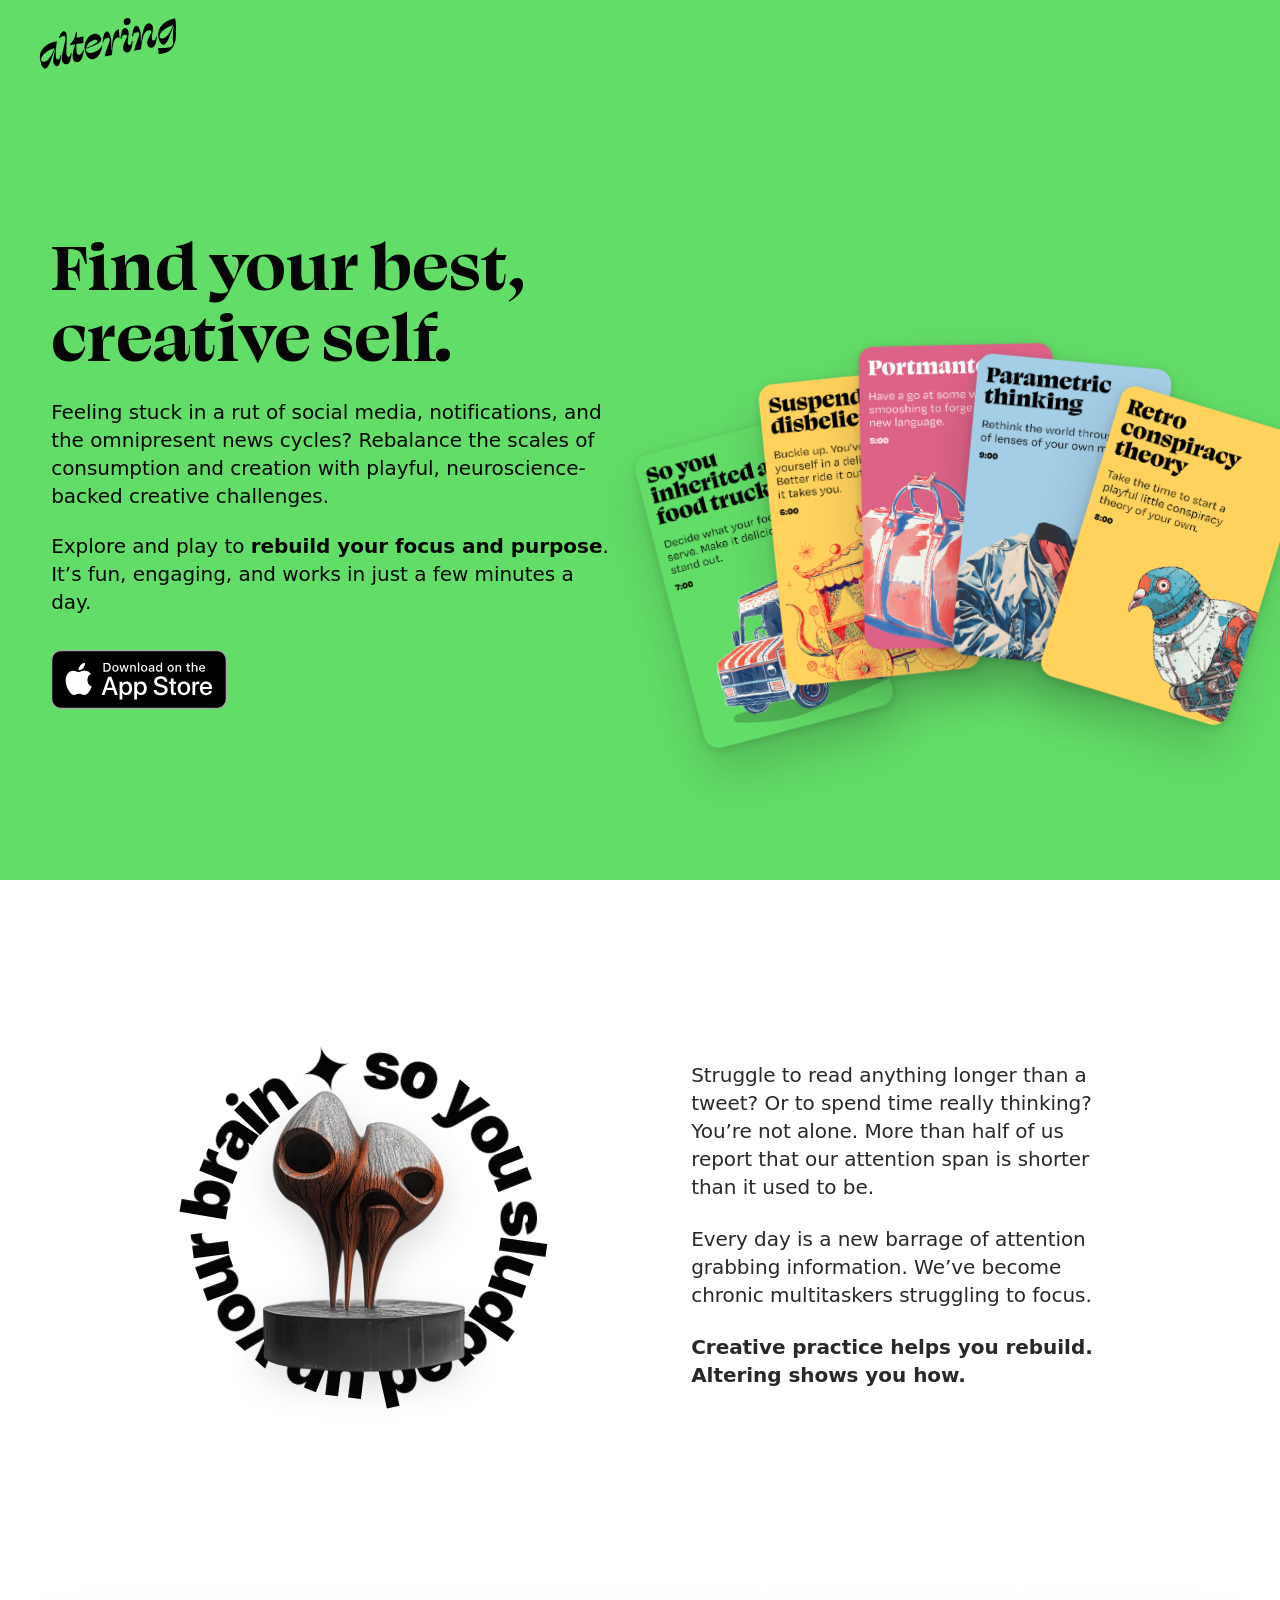
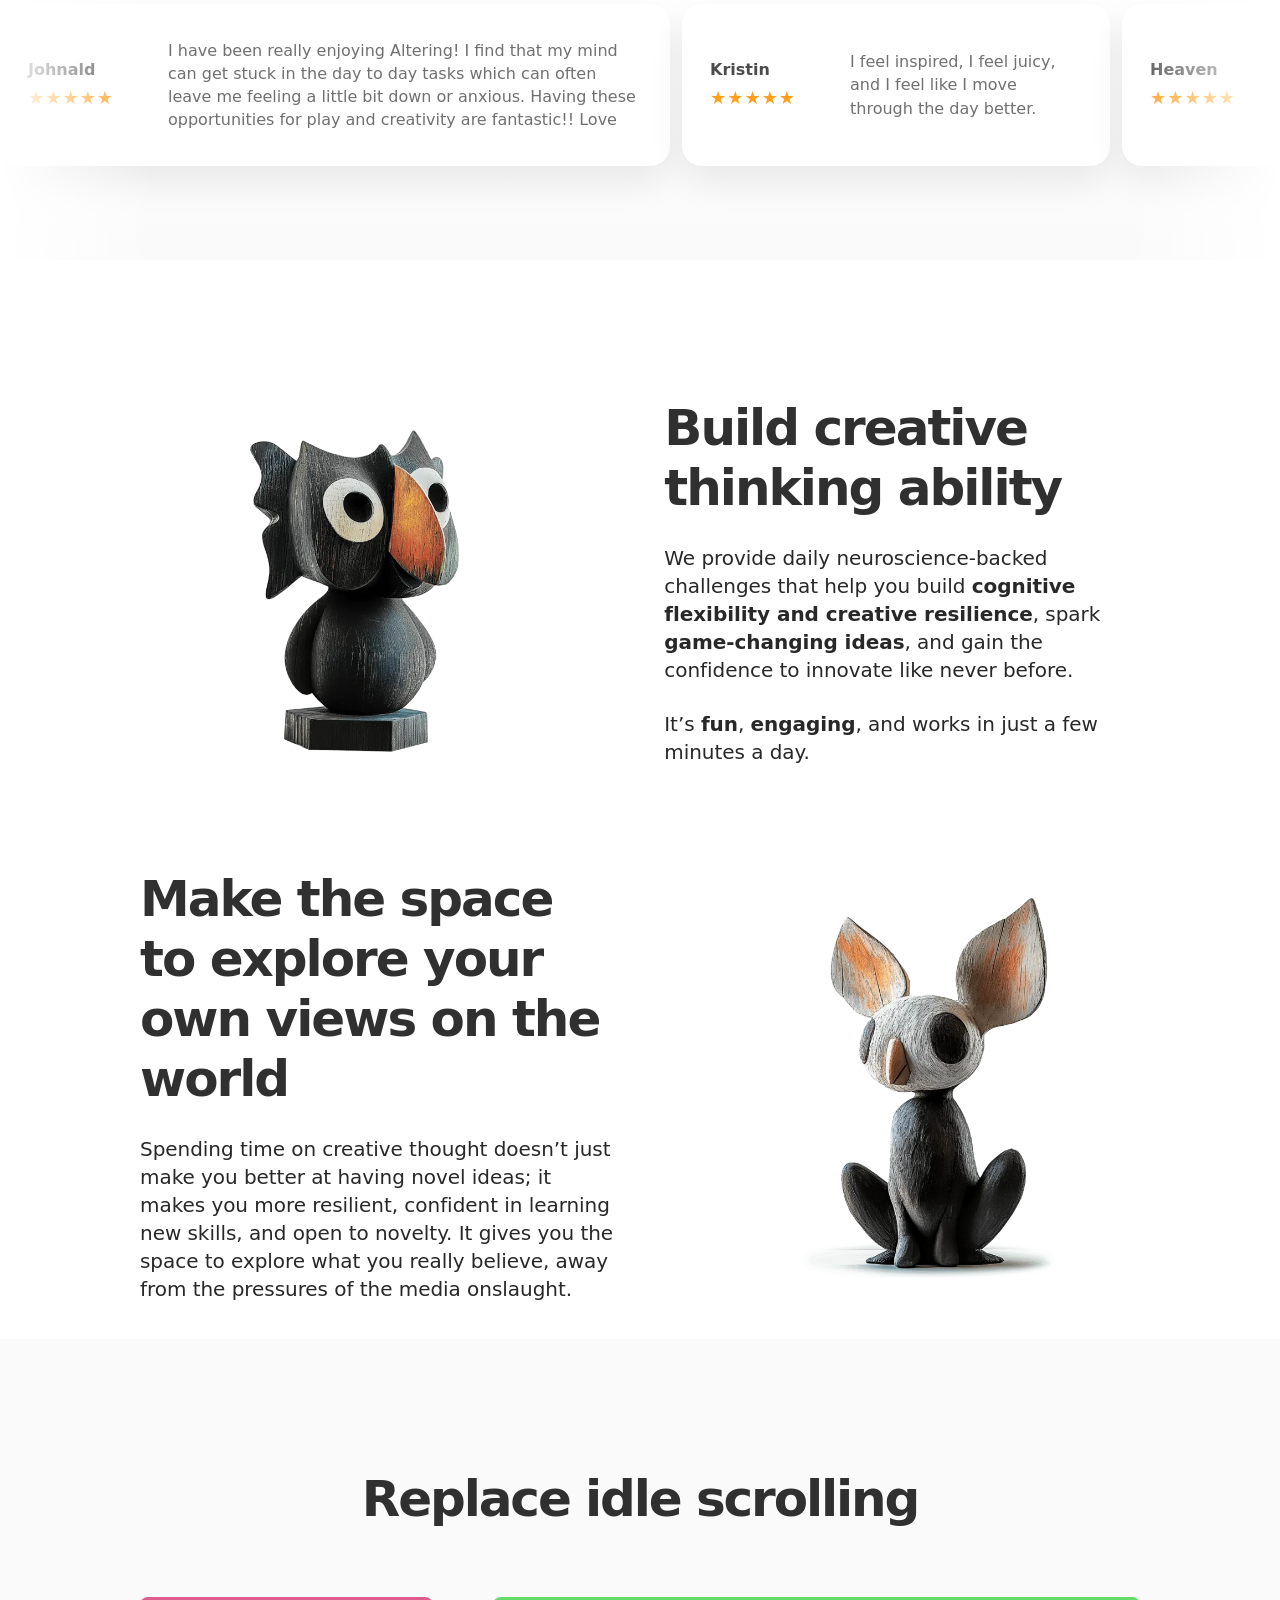
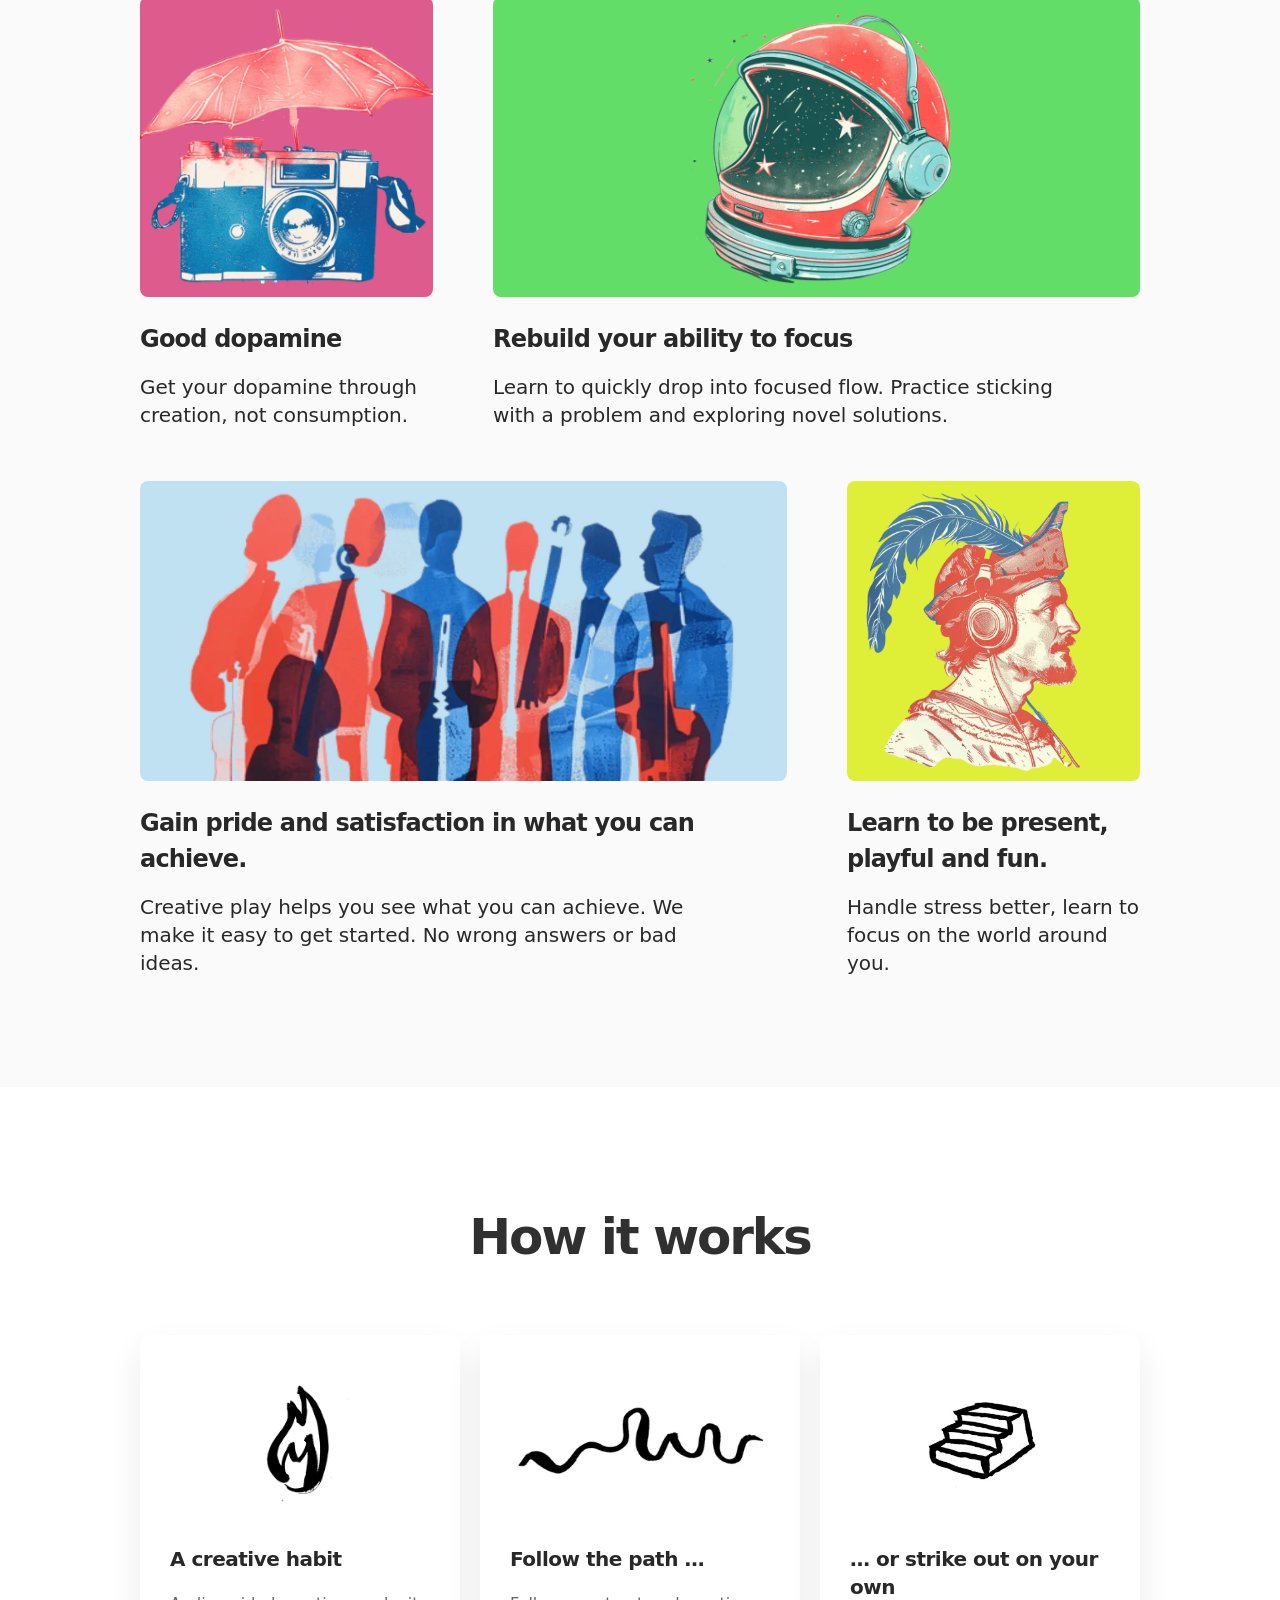
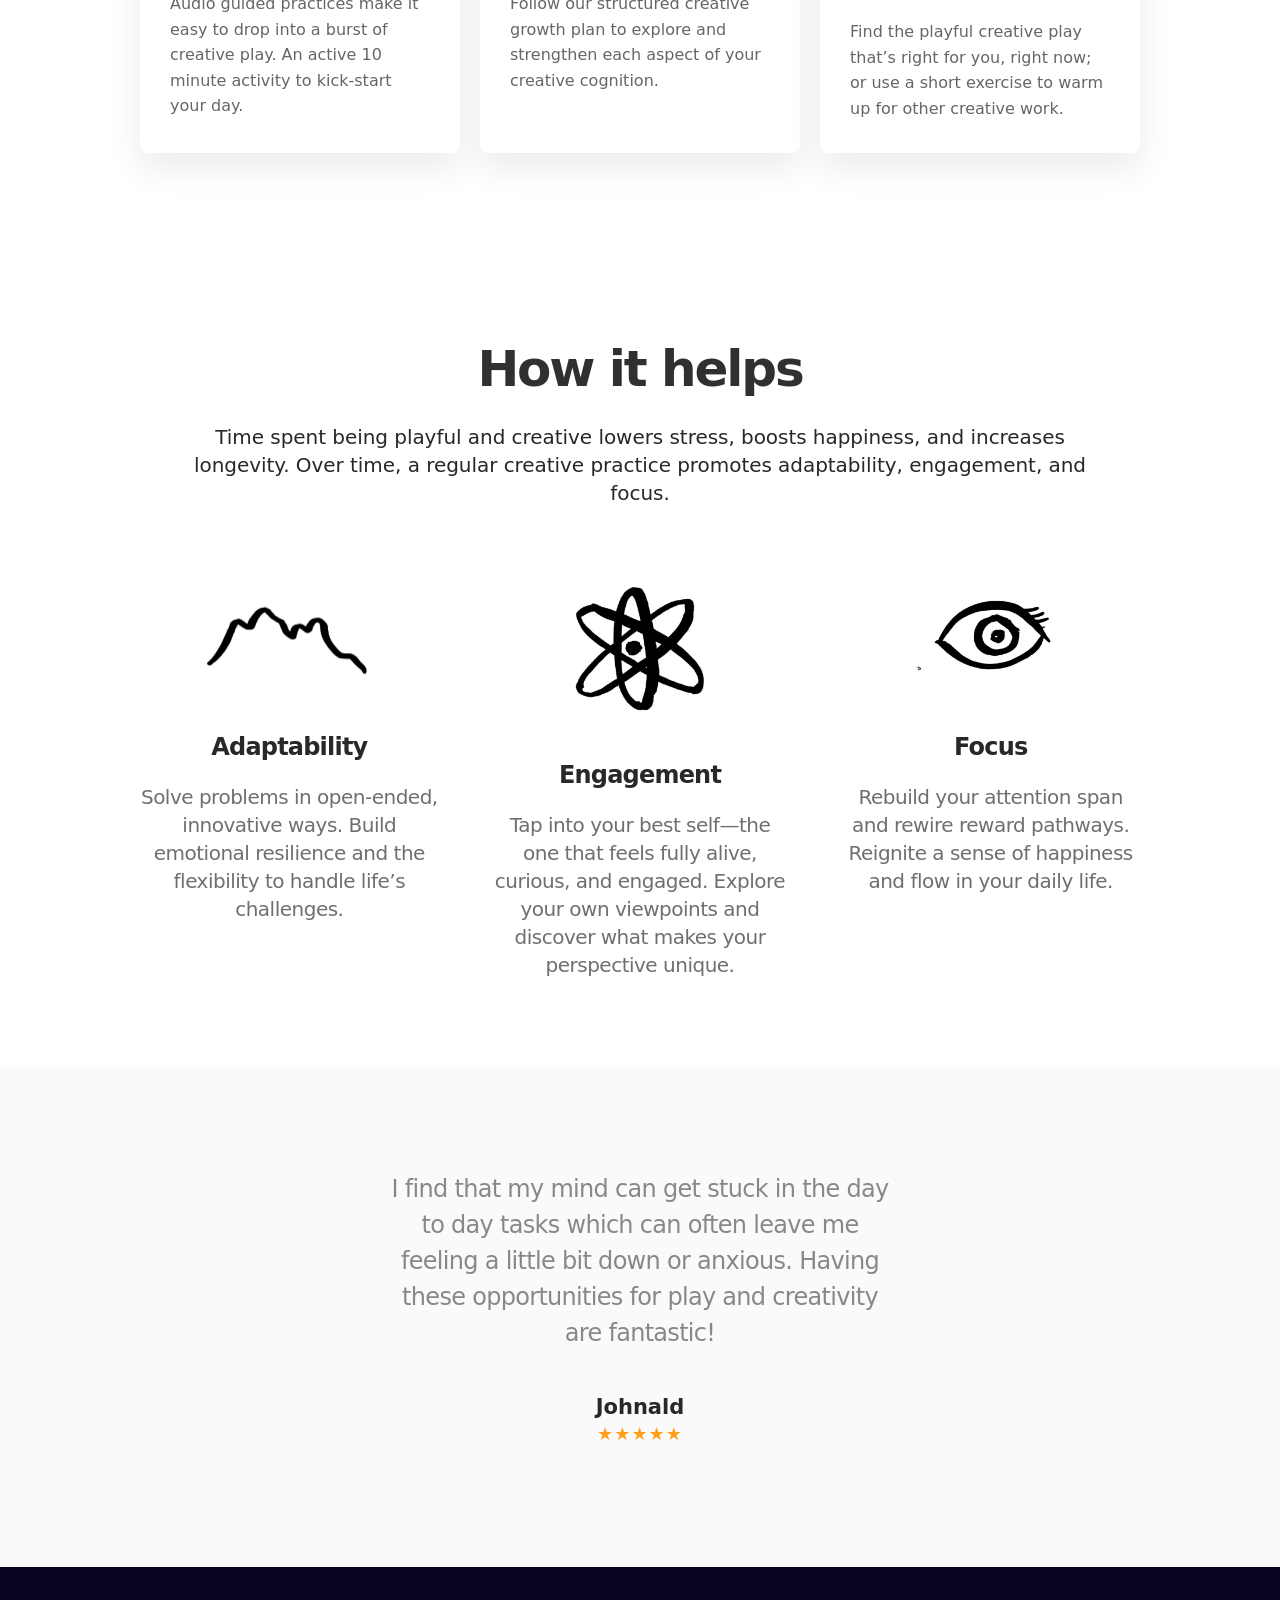
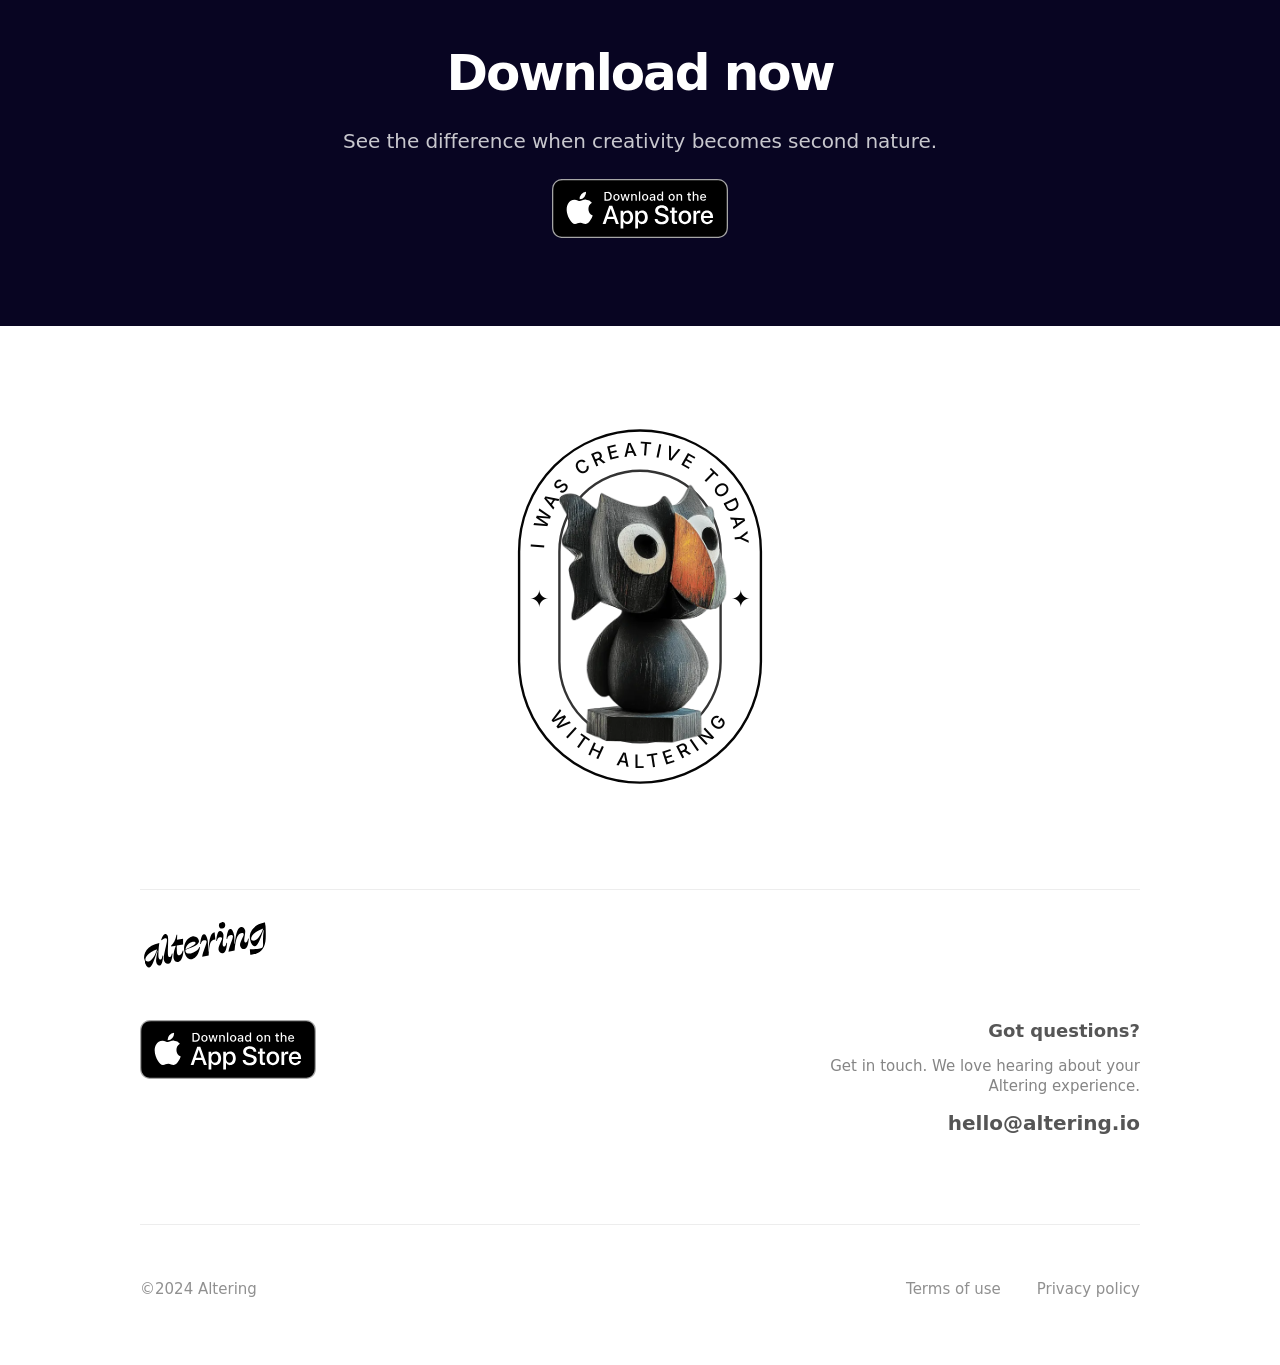
==== index.html @ cc14372c "Add Altering landing site" ====
<!doctype html>
<html lang="en">
  <head>
    <meta charset="utf-8">
    <meta name="viewport" content="width=device-width, initial-scale=1">
    <title>Altering</title>
    <meta name="description" content="Build a creative practice with playful, neuroscience-backed creative challenges. Rebuild focus, flexibility, and creative resilience in just a few minutes a day.">
    <link rel="canonical" href="https://altering.io/">
    <meta property="og:type" content="website">
    <meta property="og:title" content="Altering">
    <meta property="og:description" content="Build a creative practice with playful, neuroscience-backed creative challenges. Rebuild focus, flexibility, and creative resilience in just a few minutes a day.">
    <meta property="og:url" content="https://altering.io/">
    <meta name="twitter:card" content="summary_large_image">
    <link rel="icon" href="assets/images/favicon-light.png" media="(prefers-color-scheme: light)">
    <link rel="icon" href="assets/images/favicon-dark.png" media="(prefers-color-scheme: dark)">
    <link rel="apple-touch-icon" href="assets/images/apple-touch-icon.png">
    <link rel="preload" href="assets/fonts/swear-display-bold.woff" as="font" type="font/woff" crossorigin>
    <link rel="preload" href="assets/fonts/inter-ring-900.woff2" as="font" type="font/woff2" crossorigin>
    <link rel="preload" href="assets/fonts/inter-badge-500.woff2" as="font" type="font/woff2" crossorigin>
    <script>document.documentElement.classList.add("js");</script>
    <link rel="stylesheet" href="styles.css">
  </head>
  <body>
    <header class="site-header" aria-label="Site header">
      <a class="brand" href="/" aria-label="Altering home">
        <img src="assets/images/logo.svg" width="148" height="44" alt="Altering">
      </a>
    </header>

    <main>
      <section class="hero" aria-labelledby="hero-title">
        <div class="hero-copy">
          <h1 id="hero-title">Find your best, creative self.</h1>
          <p>Feeling stuck in a rut of social media, notifications, and the omnipresent news cycles? Rebalance the scales of consumption and creation with playful, neuroscience-backed creative challenges.</p>
          <p>Explore and play to <strong>rebuild your focus and purpose</strong>. It’s fun, engaging, and works in just a few minutes a day.</p>
          <a class="store-link" href="https://apps.apple.com/gb/app/altering-your-creative-ritual/id6480117935" target="_blank" rel="noopener" aria-label="Download Altering on the App Store">
            <img src="assets/images/app-store.svg" width="176" height="59" alt="Download on the App Store">
          </a>
        </div>

        <div class="hero-art" aria-hidden="true">
          <div class="fan-card">
            <img src="assets/images/altering-card-1.png" width="645" height="967" alt="">
          </div>
          <div class="fan-card">
            <img src="assets/images/altering-card-2.png" width="645" height="967" alt="">
          </div>
          <div class="fan-card">
            <img src="assets/images/altering-card-3.png" width="645" height="967" alt="">
          </div>
          <div class="fan-card">
            <img src="assets/images/altering-card-4.png" width="645" height="967" alt="">
          </div>
          <div class="fan-card">
            <img src="assets/images/altering-card-5.png" width="645" height="967" alt="">
          </div>
        </div>
      </section>

      <section class="brain-section" id="thinking" aria-labelledby="attention-title">
        <div class="split split-attention">
          <div class="sludge-stamp reveal" data-parallax aria-hidden="true">
            <div class="ring-copy" data-ring-text="so you sludged up your brain"></div>
            <img src="assets/images/sludge-brain.webp" width="460" height="620" alt="">
          </div>
          <div class="attention-copy reveal">
            <h2 id="attention-title" class="sr-only">Creative practice helps you rebuild</h2>
            <p>Struggle to read anything longer than a tweet? Or to spend time really thinking? You’re not alone. More than half of us report that our attention span is shorter than it used to be.</p>
            <p>Every day is a new barrage of attention grabbing information. We’ve become chronic multitaskers struggling to focus.</p>
            <p><strong>Creative practice helps you rebuild.<br>Altering shows you how.</strong></p>
          </div>
        </div>

        <div class="testimonial-marquee" aria-label="User testimonials">
          <div class="marquee-track">
            <figure class="testimonial-card">
              <figcaption>Johnald <span>★★★★★</span></figcaption>
              <blockquote>I have been really enjoying Altering! I find that my mind can get stuck in the day to day tasks which can often leave me feeling a little bit down or anxious. Having these opportunities for play and creativity are fantastic!! Love the app!</blockquote>
            </figure>
            <figure class="testimonial-card">
              <figcaption>Kristin <span>★★★★★</span></figcaption>
              <blockquote>I feel inspired, I feel juicy, and I feel like I move through the day better.</blockquote>
            </figure>
            <figure class="testimonial-card">
              <figcaption>Heaven <span>★★★★★</span></figcaption>
              <blockquote>I always felt better, like I accomplished something. It felt like self-care, like when you’re hungry and you feed yourself. It was satisfying.</blockquote>
            </figure>
            <figure class="testimonial-card">
              <figcaption>Karly <span>★★★★★</span></figcaption>
              <blockquote>That 10-minute activity helped me get out of a negative thought spiral. It was amazing how something so small could have such a big impact.</blockquote>
            </figure>
          </div>
        </div>
      </section>

      <section class="creative-section" aria-labelledby="creative-title">
        <div class="split image-left">
          <div class="creature-wrap reveal" data-parallax>
            <img src="assets/images/owl.webp" width="520" height="690" alt="A small black owl-like creative character sculpture">
          </div>
          <div class="text-block reveal">
            <h2 id="creative-title">Build creative thinking ability</h2>
            <p>We provide daily neuroscience-backed challenges that help you build <strong>cognitive flexibility and creative resilience</strong>, spark <strong>game-changing ideas</strong>, and gain the confidence to innovate like never before.</p>
            <p>It’s <strong>fun</strong>, <strong>engaging</strong>, and works in just a few minutes a day.</p>
          </div>
        </div>

        <div class="split image-right">
          <div class="text-block reveal">
            <h2>Make the space to explore your own views on the world</h2>
            <p>Spending time on creative thought doesn’t just make you better at having novel ideas; it makes you more resilient, confident in learning new skills, and open to novelty. It gives you the space to explore what you really believe, away from the pressures of the media onslaught.</p>
          </div>
          <div class="creature-wrap reveal" data-parallax>
            <img src="assets/images/bunny.webp" width="520" height="690" alt="A soft grey creative character with wide ears">
          </div>
        </div>
      </section>

      <section class="replace-section" aria-labelledby="replace-title">
        <div class="section-heading reveal">
          <h2 id="replace-title">Replace idle scrolling</h2>
        </div>
        <div class="replace-grid">
          <article class="benefit small reveal">
            <div class="benefit-image pink">
              <img src="assets/images/camera.webp" width="620" height="604" alt="">
            </div>
            <h3>Good dopamine</h3>
            <p>Get your dopamine through creation, not consumption.</p>
          </article>
          <article class="benefit wide reveal">
            <div class="benefit-image green">
              <img src="assets/images/helmet.webp" width="620" height="639" alt="">
            </div>
            <h3>Rebuild your ability to focus</h3>
            <p>Learn to quickly drop into focused flow. Practice sticking with a problem and exploring novel solutions.</p>
          </article>
          <article class="benefit wide reveal">
            <div class="benefit-image blue">
              <img src="assets/images/people.webp" width="980" height="810" alt="">
            </div>
            <h3>Gain pride and satisfaction in what you can achieve.</h3>
            <p>Creative play helps you see what you can achieve. We make it easy to get started. No wrong answers or bad ideas.</p>
          </article>
          <article class="benefit small reveal">
            <div class="benefit-image lime">
              <img src="assets/images/headphones.webp" width="440" height="446" alt="">
            </div>
            <h3>Learn to be present, playful and fun.</h3>
            <p>Handle stress better, learn to focus on the world around you.</p>
          </article>
        </div>
      </section>

      <section class="how-section" aria-labelledby="how-title">
        <div class="section-heading reveal">
          <h2 id="how-title">How it works</h2>
        </div>
        <div class="how-grid">
          <article class="how-card reveal">
            <img src="assets/images/icon-flame.webp" width="260" height="319" alt="">
            <h3>A creative habit</h3>
            <p>Audio guided practices make it easy to drop into a burst of creative play. An active 10 minute activity to kick-start your day.</p>
          </article>
          <article class="how-card reveal">
            <img src="assets/images/icon-squiggle.webp" width="360" height="117" alt="">
            <h3>Follow the path …</h3>
            <p>Follow our structured creative growth plan to explore and strengthen each aspect of your creative cognition.</p>
          </article>
          <article class="how-card reveal">
            <img src="assets/images/icon-steps.webp" width="300" height="230" alt="">
            <h3>… or strike out on your own</h3>
            <p>Find the playful creative play that’s right for you, right now; or use a short exercise to warm up for other creative work.</p>
          </article>
        </div>
      </section>

      <section class="helps-section" aria-labelledby="helps-title">
        <div class="section-heading reveal">
          <h2 id="helps-title">How it helps</h2>
          <p>Time spent being playful and creative lowers stress, boosts happiness, and increases longevity. Over time, a regular creative practice promotes adaptability, engagement, and focus.</p>
        </div>
        <div class="helps-grid">
          <article class="help-item reveal">
            <img src="assets/images/icon-path.webp" width="360" height="210" alt="">
            <h3>Adaptability</h3>
            <p>Solve problems in open-ended, innovative ways. Build emotional resilience and the flexibility to handle life’s challenges.</p>
          </article>
          <article class="help-item reveal">
            <img src="assets/images/icon-atom.webp" width="280" height="254" alt="">
            <h3>Engagement</h3>
            <p>Tap into your best self—the one that feels fully alive, curious, and engaged. Explore your own viewpoints and discover what makes your perspective unique.</p>
          </article>
          <article class="help-item reveal">
            <img src="assets/images/icon-eye.webp" width="280" height="219" alt="">
            <h3>Focus</h3>
            <p>Rebuild your attention span and rewire reward pathways. Reignite a sense of happiness and flow in your daily life.</p>
          </article>
        </div>
      </section>

      <section class="quote-section" aria-label="Johnald testimonial">
        <figure class="quote reveal">
          <blockquote>I find that my mind can get stuck in the day to day tasks which can often leave me feeling a little bit down or anxious. Having these opportunities for play and creativity are fantastic!</blockquote>
          <figcaption>Johnald <span>★★★★★</span></figcaption>
        </figure>
      </section>

      <section class="download-section" id="pricing" aria-labelledby="download-title">
        <div class="download-copy reveal">
          <h2 id="download-title">Download now</h2>
          <p>See the difference when creativity becomes second nature.</p>
          <a class="store-link" href="https://apps.apple.com/gb/app/altering-your-creative-ritual/id6480117935" target="_blank" rel="noopener" aria-label="Download Altering on the App Store">
            <img src="assets/images/app-store.svg" width="176" height="59" alt="Download on the App Store">
          </a>
        </div>
      </section>
    </main>

    <footer class="site-footer" id="contact">
      <div class="creative-badge reveal" aria-hidden="true">
        <svg class="creative-badge__frame" viewBox="0 0 660 760" role="presentation">
          <defs>
            <path id="creative-badge-top-copy" d="M 140 278 A 190 190 0 0 1 520 278"></path>
            <path id="creative-badge-bottom-copy" d="M 140 486 A 190 190 0 0 0 520 486"></path>
          </defs>
          <rect class="creative-badge__outer" x="102" y="50" width="456" height="664" rx="228" ry="228"></rect>
          <rect class="creative-badge__inner" x="178" y="126" width="304" height="512" rx="152" ry="152"></rect>
          <text class="creative-badge__copy creative-badge__copy--top">
            <textPath href="#creative-badge-top-copy" startOffset="50%" text-anchor="middle">I WAS CREATIVE TODAY</textPath>
          </text>
          <text class="creative-badge__copy creative-badge__copy--bottom">
            <textPath href="#creative-badge-bottom-copy" startOffset="50%" text-anchor="middle">WITH ALTERING</textPath>
          </text>
          <text class="creative-badge__star" x="140" y="382" text-anchor="middle">✦</text>
          <text class="creative-badge__star" x="520" y="382" text-anchor="middle">✦</text>
        </svg>
        <img class="creative-badge__art" src="assets/images/owl.webp" width="520" height="690" alt="">
      </div>

      <div class="footer-main">
        <a class="footer-logo" href="/" aria-label="Altering home">
          <img src="assets/images/logo.svg" width="148" height="44" alt="Altering">
        </a>
        <a class="footer-store" href="https://apps.apple.com/gb/app/altering-your-creative-ritual/id6480117935" target="_blank" rel="noopener" aria-label="Download Altering on the App Store">
          <img src="assets/images/app-store.svg" width="176" height="59" alt="Download on the App Store">
        </a>
        <div class="footer-contact">
          <h2>Got questions?</h2>
          <p>Get in touch. We love hearing about your Altering experience.</p>
          <a href="mailto:hello@altering.io">hello@altering.io</a>
        </div>
      </div>

      <div class="footer-bottom">
        <p>©2024 Altering</p>
        <div>
          <a href="/terms-and-conditions" target="_blank" rel="noopener">Terms of use</a>
          <a href="/privacy-policy" target="_blank" rel="noopener">Privacy policy</a>
        </div>
      </div>
    </footer>

    <script src="script.js"></script>
  </body>
</html>
---- styles.css ----
@font-face {
  font-family: "Swear Display Bold";
  src: url("assets/fonts/swear-display-bold.woff") format("woff");
  font-display: swap;
}

@font-face {
  font-family: "Inter Ring";
  src: url("assets/fonts/inter-ring-900.woff2") format("woff2");
  font-style: normal;
  font-weight: 900;
  font-display: swap;
}

@font-face {
  font-family: "Inter Badge";
  src: url("assets/fonts/inter-badge-500.woff2") format("woff2");
  font-style: normal;
  font-weight: 500;
  font-display: swap;
}

:root {
  --green: #62dd67;
  --navy: #080522;
  --ink: #282828;
  --muted: #6f6f6f;
  --soft: #f8f8f8;
  --line: #ededed;
  --shadow: 0 16px 34px rgb(0 0 0 / 0.08);
  --wrap: 1000px;
}

* {
  box-sizing: border-box;
}

html {
  scroll-behavior: smooth;
}

body {
  margin: 0;
  background: #fff;
  color: var(--ink);
  font-family: Inter, ui-sans-serif, system-ui, -apple-system, BlinkMacSystemFont, "Segoe UI", sans-serif;
  font-size: 16px;
  line-height: 1.38;
  text-rendering: optimizeLegibility;
  -webkit-font-smoothing: antialiased;
}

img,
svg {
  display: block;
  max-width: 100%;
}

a {
  color: inherit;
  text-decoration: none;
}

p,
h1,
h2,
h3,
figure,
blockquote {
  margin: 0;
}

strong {
  font-weight: 800;
}

.sr-only {
  position: absolute;
  width: 1px;
  height: 1px;
  padding: 0;
  margin: -1px;
  overflow: hidden;
  clip: rect(0, 0, 0, 0);
  white-space: nowrap;
  border: 0;
}

.site-header {
  position: absolute;
  top: 22px;
  left: clamp(18px, 3.2vw, 38px);
  z-index: 10;
}

.brand,
.footer-logo {
  display: inline-block;
  transform: rotate(-11deg);
}

.brand img {
  width: clamp(100px, 11vw, 148px);
  height: auto;
}

.store-link {
  display: inline-flex;
  width: 176px;
  transition: transform 180ms ease, filter 180ms ease;
}

.store-link:hover {
  transform: translateY(-2px);
  filter: drop-shadow(0 10px 14px rgb(0 0 0 / 0.16));
}

.hero {
  min-height: 880px;
  padding: 160px clamp(24px, 4vw, 60px) 96px;
  display: grid;
  grid-template-columns: minmax(320px, 560px) minmax(420px, 1fr);
  align-items: center;
  gap: clamp(40px, 7vw, 110px);
  background: var(--green);
  overflow: hidden;
}

.hero-copy {
  max-width: 590px;
  position: relative;
  z-index: 2;
}

.hero h1 {
  max-width: 560px;
  font-family: "Swear Display Bold", Georgia, serif;
  font-size: clamp(50px, 5.6vw, 80px);
  line-height: 1;
  letter-spacing: 0;
  font-weight: 400;
  color: #050505;
}

.hero p {
  max-width: 600px;
  margin-top: 26px;
  font-size: 20px;
  line-height: 28px;
  letter-spacing: -0.05px;
  color: #050505;
}

.hero p + p {
  margin-top: 22px;
}

.hero .store-link {
  margin-top: 34px;
}

.hero-art {
  --fan-card-width: clamp(176px, 17vw, 240px);
  --fan-step: clamp(82px, 7vw, 108px);
  position: relative;
  height: clamp(440px, 47vw, 600px);
  min-width: 400px;
  pointer-events: none;
}

.fan-card {
  position: absolute;
  bottom: 10%;
  width: var(--fan-card-width);
  aspect-ratio: 645 / 967;
  transform: translate(var(--fan-x, 0px), var(--fan-y, 0px)) rotate(var(--fan-rot, 0deg));
  transform-origin: 50% 88%;
  will-change: transform;
}

.fan-card img {
  width: 100%;
  height: 100%;
  object-fit: cover;
  filter: drop-shadow(0 26px 24px rgb(0 0 0 / 0.16));
}

.fan-card:nth-child(1) {
  left: calc(50% - (var(--fan-card-width) / 2) - (var(--fan-step) * 2));
  bottom: 8%;
  --fan-rot: -18deg;
  z-index: 1;
}

.fan-card:nth-child(2) {
  left: calc(50% - (var(--fan-card-width) / 2) - var(--fan-step));
  bottom: 15%;
  --fan-rot: -9deg;
  z-index: 2;
}

.fan-card:nth-child(3) {
  left: calc(50% - (var(--fan-card-width) / 2));
  bottom: 18%;
  --fan-rot: 0deg;
  z-index: 3;
}

.fan-card:nth-child(4) {
  left: calc(50% - (var(--fan-card-width) / 2) + var(--fan-step));
  bottom: 15%;
  --fan-rot: 9deg;
  z-index: 4;
}

.fan-card:nth-child(5) {
  left: calc(50% - (var(--fan-card-width) / 2) + (var(--fan-step) * 2));
  bottom: 8%;
  --fan-rot: 18deg;
  z-index: 5;
}

.brain-section,
.creative-section,
.how-section,
.helps-section,
.quote-section,
.site-footer {
  background: #fff;
}

.brain-section {
  padding: 110px 0 0;
  overflow: hidden;
}

.split {
  width: min(var(--wrap), calc(100% - 48px));
  margin: 0 auto;
  display: grid;
  grid-template-columns: 1fr 1fr;
  align-items: center;
  gap: clamp(50px, 8vw, 120px);
}

.split-attention {
  min-height: 470px;
}

.sludge-stamp {
  --scroll-p: 0;
  --stamp-image-height: 68%;
  --stamp-image-top: 18%;
  position: relative;
  width: min(430px, 100%);
  aspect-ratio: 1;
  justify-self: center;
  transform: translateY(calc(var(--scroll-p) * -20px));
}

.sludge-stamp img {
  position: absolute;
  width: auto;
  height: var(--stamp-image-height);
  left: 50%;
  top: var(--stamp-image-top);
  transform: translateX(-50%);
  filter: drop-shadow(0 14px 18px rgb(0 0 0 / 0.14));
}

.ring-copy {
  position: absolute;
  inset: 0;
  animation: spin 32s linear infinite;
  pointer-events: none;
}

.ring-copy__char {
  position: absolute;
  top: 50%;
  left: 50%;
  display: block;
  width: max-content;
  color: #050505;
  font-family: "Inter Ring", Inter, ui-sans-serif, system-ui, -apple-system, BlinkMacSystemFont, "Segoe UI", sans-serif;
  font-size: var(--ring-font-size, 72px);
  font-weight: 900;
  line-height: 1;
  letter-spacing: 0;
  white-space: pre;
  text-transform: lowercase;
  transform-origin: center center;
  will-change: transform;
}

.attention-copy {
  max-width: 430px;
  font-size: 20px;
  line-height: 28px;
  letter-spacing: -0.05px;
}

.attention-copy p + p {
  margin-top: 24px;
}

.testimonial-marquee {
  margin-top: 92px;
  padding: 52px 0 94px;
  overflow: hidden;
  background: linear-gradient(180deg, #fff 0%, #fafafa 100%);
  -webkit-mask-image: linear-gradient(90deg, transparent, #000 12%, #000 88%, transparent);
  mask-image: linear-gradient(90deg, transparent, #000 12%, #000 88%, transparent);
}

.marquee-track {
  display: flex;
  gap: 12px;
  width: max-content;
  animation: marquee 32s linear infinite;
}

.testimonial-card {
  --testimonial-width: 500px;
  width: var(--testimonial-width);
  max-width: 670px;
  height: 162px;
  padding: 26px 28px;
  display: grid;
  grid-template-columns: 118px minmax(0, 1fr);
  gap: 22px;
  align-items: center;
  background: #fff;
  border-radius: 20px;
  box-shadow: var(--shadow);
  flex: 0 0 auto;
}

.testimonial-card figcaption {
  display: grid;
  gap: 8px;
  align-content: center;
  font-size: 16px;
  line-height: 1.15;
  font-weight: 800;
  color: #4c4c4c;
}

.testimonial-card span,
.quote span {
  display: block;
  color: #ff9f1a;
  font-size: 18px;
  letter-spacing: 0.06em;
  margin-top: 0;
}

.testimonial-card blockquote {
  color: #707070;
  font-size: 16px;
  line-height: 1.45;
  max-height: calc(1.45em * 4);
  overflow: hidden;
}

.creative-section {
  padding: 130px 0 36px;
}

.creative-section .image-left {
  grid-template-columns: minmax(0, 0.94fr) minmax(0, 1.06fr);
}

.creative-section .image-right {
  grid-template-columns: minmax(0, 1.06fr) minmax(0, 0.94fr);
}

.creative-section .split + .split {
  margin-top: 96px;
}

.creature-wrap {
  --scroll-p: 0;
  position: relative;
  justify-self: center;
  width: min(460px, 100%);
  height: clamp(292px, 31vw, 383px);
  display: grid;
  place-items: center;
  transform: translateY(calc(var(--scroll-p) * -34px));
}

.text-block {
  width: 100%;
  max-width: none;
}

.creature-wrap img {
  position: absolute;
  inset: 0;
  width: 100%;
  height: 100%;
  object-fit: contain;
}

.text-block h2 {
  font-size: 50px;
  line-height: 60px;
  letter-spacing: -2px;
  font-weight: 700;
  color: #303030;
}

.section-heading h2,
.download-section h2 {
  font-size: 50px;
  line-height: 60px;
  letter-spacing: -2.1px;
  font-weight: 700;
  color: #303030;
}

.text-block p {
  margin-top: 26px;
  font-size: 20px;
  line-height: 28px;
  letter-spacing: -0.05px;
}

.replace-section {
  padding: 130px 0 110px;
  background: #fafafa;
}

.section-heading {
  width: min(var(--wrap), calc(100% - 48px));
  margin: 0 auto 68px;
  text-align: center;
}

.section-heading p {
  max-width: 920px;
  margin: 24px auto 0;
  font-size: 20px;
  line-height: 28px;
  letter-spacing: -0.05px;
}

.replace-grid {
  width: min(var(--wrap), calc(100% - 48px));
  margin: 0 auto;
  --replace-small: 293px;
  --replace-gap: 60px;
  display: flex;
  flex-wrap: wrap;
  gap: 52px var(--replace-gap);
  align-items: start;
}

.benefit {
  min-width: 0;
}

.benefit.small {
  flex: 0 0 var(--replace-small);
  max-width: var(--replace-small);
}

.benefit.wide {
  flex: 0 0 calc(100% - var(--replace-small) - var(--replace-gap));
  max-width: calc(100% - var(--replace-small) - var(--replace-gap));
}

.benefit-image {
  position: relative;
  height: 300px;
  display: grid;
  place-items: center;
  overflow: hidden;
  border-radius: 8px;
}

.benefit.small .benefit-image {
  width: min(293px, 100%);
  margin: 0 auto;
}

.benefit-image img {
  position: absolute;
  inset: 0;
  width: 100%;
  height: 100%;
}

.benefit-image.pink {
  background: #de5b8e;
}

.benefit-image.green {
  background: var(--green);
}

.benefit-image.blue {
  background: #bfe1f2;
}

.benefit-image.lime {
  background: #dfee36;
}

.benefit-image.pink img,
.benefit-image.lime img {
  object-fit: contain;
  object-position: 100% 50%;
}

.benefit-image.green img {
  object-fit: contain;
  object-position: 50% 50%;
}

.benefit-image.blue img {
  width: 100%;
  height: 100%;
  object-fit: cover;
  object-position: 50% 0%;
}

@media (max-width: 1199.98px) {
  .replace-grid {
    display: grid;
    grid-template-columns: repeat(2, minmax(0, 1fr));
    gap: 52px 58px;
  }

  .benefit.small,
  .benefit.wide {
    max-width: none;
  }

  .benefit.small .benefit-image,
  .benefit.wide .benefit-image {
    width: 100%;
    margin: 0;
  }
}

.benefit h3 {
  margin-top: 24px;
  font-size: 24px;
  line-height: 36px;
  letter-spacing: -0.8px;
  font-weight: 700;
}

.benefit p {
  max-width: 600px;
  margin-top: 16px;
  font-size: 20px;
  line-height: 28px;
  letter-spacing: -0.05px;
}

.how-section {
  padding: 120px 0 90px;
}

.how-grid {
  width: min(var(--wrap), calc(100% - 48px));
  margin: 0 auto;
  display: grid;
  grid-template-columns: repeat(3, 1fr);
  gap: 20px;
}

.how-card {
  min-height: 360px;
  padding: 40px 30px 32px;
  display: flex;
  flex-direction: column;
  justify-content: flex-start;
  background: #fff;
  border-radius: 8px;
  box-shadow: var(--shadow);
}

.how-card img {
  width: 100%;
  height: 132px;
  object-fit: contain;
  margin: 0 auto 38px;
}

.how-card h3,
.help-item h3 {
  font-size: 24px;
  line-height: 36px;
  letter-spacing: -0.8px;
  font-weight: 700;
}

.how-card h3 {
  font-size: 20px;
  line-height: 28px;
  letter-spacing: -0.5px;
  font-weight: 600;
}

.how-card p {
  margin-top: 18px;
  color: #666;
  font-size: 16px;
  line-height: 25.6px;
  font-weight: 500;
}

.help-item p {
  margin-top: 18px;
  color: var(--muted);
  font-size: 20px;
  line-height: 28px;
  letter-spacing: -0.5px;
  font-weight: 500;
}

.helps-section {
  padding: 96px 0 88px;
}

.helps-grid {
  width: min(var(--wrap), calc(100% - 48px));
  margin: 40px auto 0;
  display: grid;
  grid-template-columns: repeat(3, 1fr);
  gap: 52px;
  text-align: center;
}

.help-item img {
  width: 180px;
  height: 122px;
  margin: 0 auto 32px;
  object-fit: contain;
}

.help-item:nth-child(2) img {
  height: 150px;
}

.quote-section {
  padding: 104px 0 120px;
  background: #fafafa;
}

.quote {
  width: min(500px, calc(100% - 48px));
  margin: 0 auto;
  text-align: center;
}

.quote blockquote {
  color: #888;
  font-size: 24px;
  line-height: 36px;
  letter-spacing: -0.7px;
  font-weight: 500;
}

.quote figcaption {
  margin-top: 42px;
  font-size: 21px;
  font-weight: 800;
}

.download-section {
  min-height: 310px;
  padding: 76px 24px 82px;
  display: grid;
  place-items: center;
  text-align: center;
  background: var(--navy);
  color: #fff;
}

.download-section h2 {
  color: #fff;
}

.download-section p {
  margin-top: 24px;
  font-size: 20px;
  line-height: 28px;
  letter-spacing: -0.05px;
  color: rgb(255 255 255 / 0.78);
}

.download-section .store-link {
  margin-top: 24px;
}

.site-footer {
  padding: 78px 0 66px;
}

.creative-badge {
  position: relative;
  width: min(350px, calc(100% - 32px));
  aspect-ratio: 660 / 760;
  margin: 0 auto 82px;
}

.creative-badge__frame {
  position: absolute;
  inset: 0;
  width: 100%;
  height: 100%;
}

.creative-badge__outer,
.creative-badge__inner {
  fill: none;
  stroke-linecap: round;
  stroke-linejoin: round;
}

.creative-badge__outer {
  stroke: #050505;
  stroke-width: 4.5;
}

.creative-badge__inner {
  stroke: #2b2b2b;
  stroke-width: 4.5;
  opacity: 0.96;
}

.creative-badge__copy,
.creative-badge__star {
  fill: #050505;
  font-family: "Inter Badge", Inter, ui-sans-serif, system-ui, -apple-system, BlinkMacSystemFont, "Segoe UI", sans-serif;
  font-weight: 500;
  text-transform: uppercase;
}

.creative-badge__copy {
  dominant-baseline: middle;
  alignment-baseline: middle;
  font-size: 35px;
  letter-spacing: 0.265em;
}

.creative-badge__star {
  font-size: 44px;
}

.creative-badge__art {
  position: absolute;
  left: 50%;
  top: 50%;
  width: 66%;
  height: auto;
  transform: translate(-50%, -50%);
}

.footer-main,
.footer-bottom {
  width: min(var(--wrap), calc(100% - 48px));
  margin: 0 auto;
}

.footer-main {
  padding-top: 48px;
  border-top: 1px solid var(--line);
  display: grid;
  grid-template-columns: auto minmax(160px, 1fr) minmax(280px, 360px);
  grid-template-areas:
    "logo . ."
    "store . contact";
  gap: 44px 56px;
  align-items: start;
}

.footer-logo {
  grid-area: logo;
  transform-origin: left top;
}

.footer-logo img {
  width: 126px;
  height: auto;
}

.footer-store img {
  width: 176px;
  height: auto;
}

.footer-store {
  grid-area: store;
}

.footer-links,
.footer-contact {
  display: grid;
  gap: 14px;
}

.footer-contact {
  grid-area: contact;
  justify-self: end;
  text-align: right;
}

.footer-links h2,
.footer-contact h2 {
  font-size: 18px;
  line-height: 1.2;
  color: #565656;
}

.footer-links a,
.footer-contact p {
  color: #858585;
  font-size: 15px;
  line-height: 1.35;
}

.footer-contact a {
  color: #555;
  font-size: 20px;
  font-weight: 800;
}

.footer-bottom {
  margin-top: 86px;
  padding-top: 54px;
  border-top: 1px solid var(--line);
  display: flex;
  justify-content: space-between;
  gap: 24px;
  color: #909090;
  font-size: 15px;
}

.footer-bottom div {
  display: flex;
  gap: 36px;
}

.js .reveal {
  opacity: 0;
  transform: translate3d(0, 54px, 0);
  transition: opacity 650ms ease, transform 750ms cubic-bezier(0.18, 0.8, 0.26, 1);
}

.js .reveal.in-view {
  opacity: 1;
  transform: translate3d(0, 0, 0);
}

@keyframes spin {
  to {
    transform: rotate(360deg);
  }
}

@keyframes marquee {
  to {
    transform: translateX(-50%);
  }
}

@media (max-width: 809.98px) {
  .creative-section .image-left,
  .creative-section .image-right {
    grid-template-columns: 1fr;
    gap: 44px;
  }

  .creative-section .text-block {
    max-width: none;
  }

  .creative-section .image-right .creature-wrap {
    order: -1;
  }
}

@media (max-width: 960px) {
  .hero {
    min-height: auto;
    grid-template-columns: 1fr;
    padding-top: 118px;
    gap: 20px;
  }

  .hero-art {
    --fan-card-width: clamp(184px, 22vw, 224px);
    --fan-step: clamp(74px, 8.6vw, 94px);
    min-width: 0;
    width: 100%;
    height: 392px;
    order: -1;
    margin-top: 18px;
  }

  .hero-copy {
    max-width: 660px;
  }

  .attention-copy {
    margin: 0 auto;
  }

  .split,
  .how-grid,
  .helps-grid {
    grid-template-columns: 1fr;
  }

  .image-right .creature-wrap {
    order: -1;
  }

  .creative-section .text-block {
    max-width: none;
  }

  .replace-grid {
    gap: 48px;
  }

  .benefit.small,
  .benefit.wide {
    flex-basis: 100%;
    max-width: 100%;
  }

  .how-card {
    min-height: auto;
  }

  .helps-grid {
    gap: 46px;
  }

  .footer-main {
    grid-template-columns: auto minmax(0, 1fr);
    grid-template-areas:
      "logo logo"
      "store contact";
    gap: 34px 44px;
  }

  .footer-logo {
    padding-bottom: 6px;
  }

  .footer-contact {
    align-self: start;
  }
}

@media (max-width: 809.98px) {
  .replace-grid {
    width: min(var(--wrap), calc(100% - 40px));
    grid-template-columns: 1fr;
    gap: 48px;
  }
}

@media (max-width: 620px) {
  body {
    font-size: 15px;
  }

  .site-header {
    top: 16px;
    left: 18px;
  }

  .hero {
    padding: 84px 20px 52px;
  }

  .hero h1 {
    font-size: 50px;
    line-height: 50px;
  }

  .hero p {
    font-size: 20px;
    line-height: 28px;
  }

  .hero-art {
    --fan-card-width: clamp(122px, 31vw, 146px);
    --fan-step: clamp(44px, 11vw, 58px);
    height: 258px;
  }

  .brain-section {
    padding-top: 76px;
  }

  .split {
    width: min(100% - 36px, var(--wrap));
    gap: 36px;
  }

  .split-attention {
    min-height: unset;
  }

  .sludge-stamp {
    --stamp-image-height: 70%;
    --stamp-image-top: 16%;
    width: min(330px, 100%);
  }

  .attention-copy,
  .text-block p,
  .benefit p,
  .section-heading p,
  .download-section p {
    font-size: 20px;
    line-height: 28px;
  }

  .testimonial-marquee {
    margin-top: 54px;
    padding: 42px 0 72px;
  }

  .marquee-track {
    animation-duration: 40s;
  }

  .creative-section,
  .replace-section,
  .how-section,
  .helps-section,
  .quote-section {
    padding-top: 82px;
    padding-bottom: 74px;
  }

  .creative-section .split + .split {
    margin-top: 70px;
  }

  .text-block h2,
  .section-heading h2,
  .download-section h2 {
    font-size: 40px;
    line-height: 48px;
    letter-spacing: -2px;
  }

  .replace-section .section-heading h2 {
    font-size: 50px;
    line-height: 60px;
    letter-spacing: -2.1px;
  }

  .section-heading {
    margin-bottom: 42px;
  }

  .benefit-image {
    height: 300px;
  }

  .quote blockquote {
    font-size: 24px;
    line-height: 36px;
  }

  .creature-wrap {
    width: min(350px, 100%);
  }

  .download-section {
    min-height: 290px;
  }

  .site-footer {
    padding-top: 58px;
  }

  .creative-badge {
    width: min(332px, calc(100% - 28px));
    margin-bottom: 58px;
  }

  .footer-main {
    grid-template-columns: 1fr;
    grid-template-areas:
      "logo"
      "store"
      "contact";
    gap: 28px;
    justify-items: start;
  }

  .footer-logo {
    padding-bottom: 0;
  }

  .footer-contact {
    justify-self: start;
    text-align: left;
  }

  .footer-bottom,
  .footer-bottom div {
    flex-direction: column;
    gap: 16px;
  }

  .footer-bottom,
  .footer-bottom div {
    align-items: center;
    text-align: center;
  }
}

@media (prefers-reduced-motion: reduce) {
  html {
    scroll-behavior: auto;
  }

  *,
  *::before,
  *::after {
    animation-duration: 1ms !important;
    animation-iteration-count: 1 !important;
    scroll-behavior: auto !important;
    transition-duration: 1ms !important;
  }

  .js .reveal {
    opacity: 1;
    transform: none;
  }
}
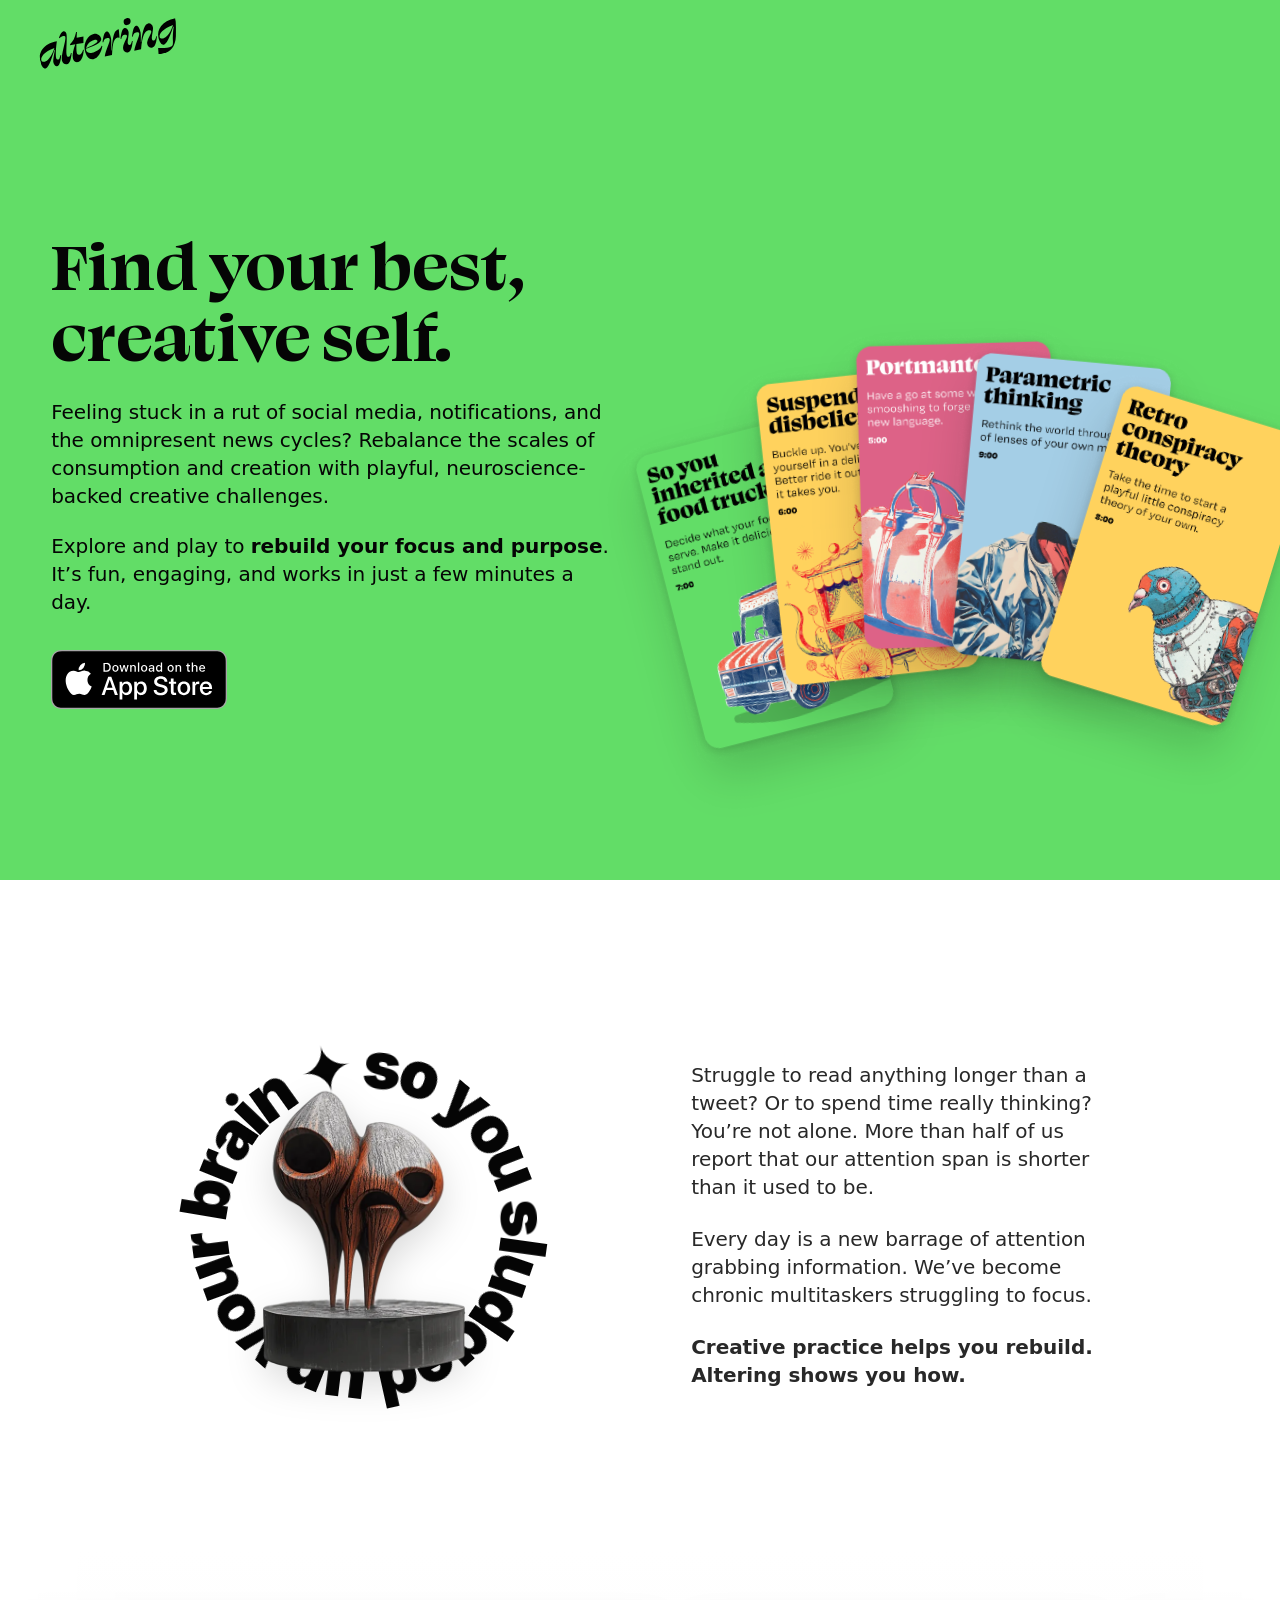
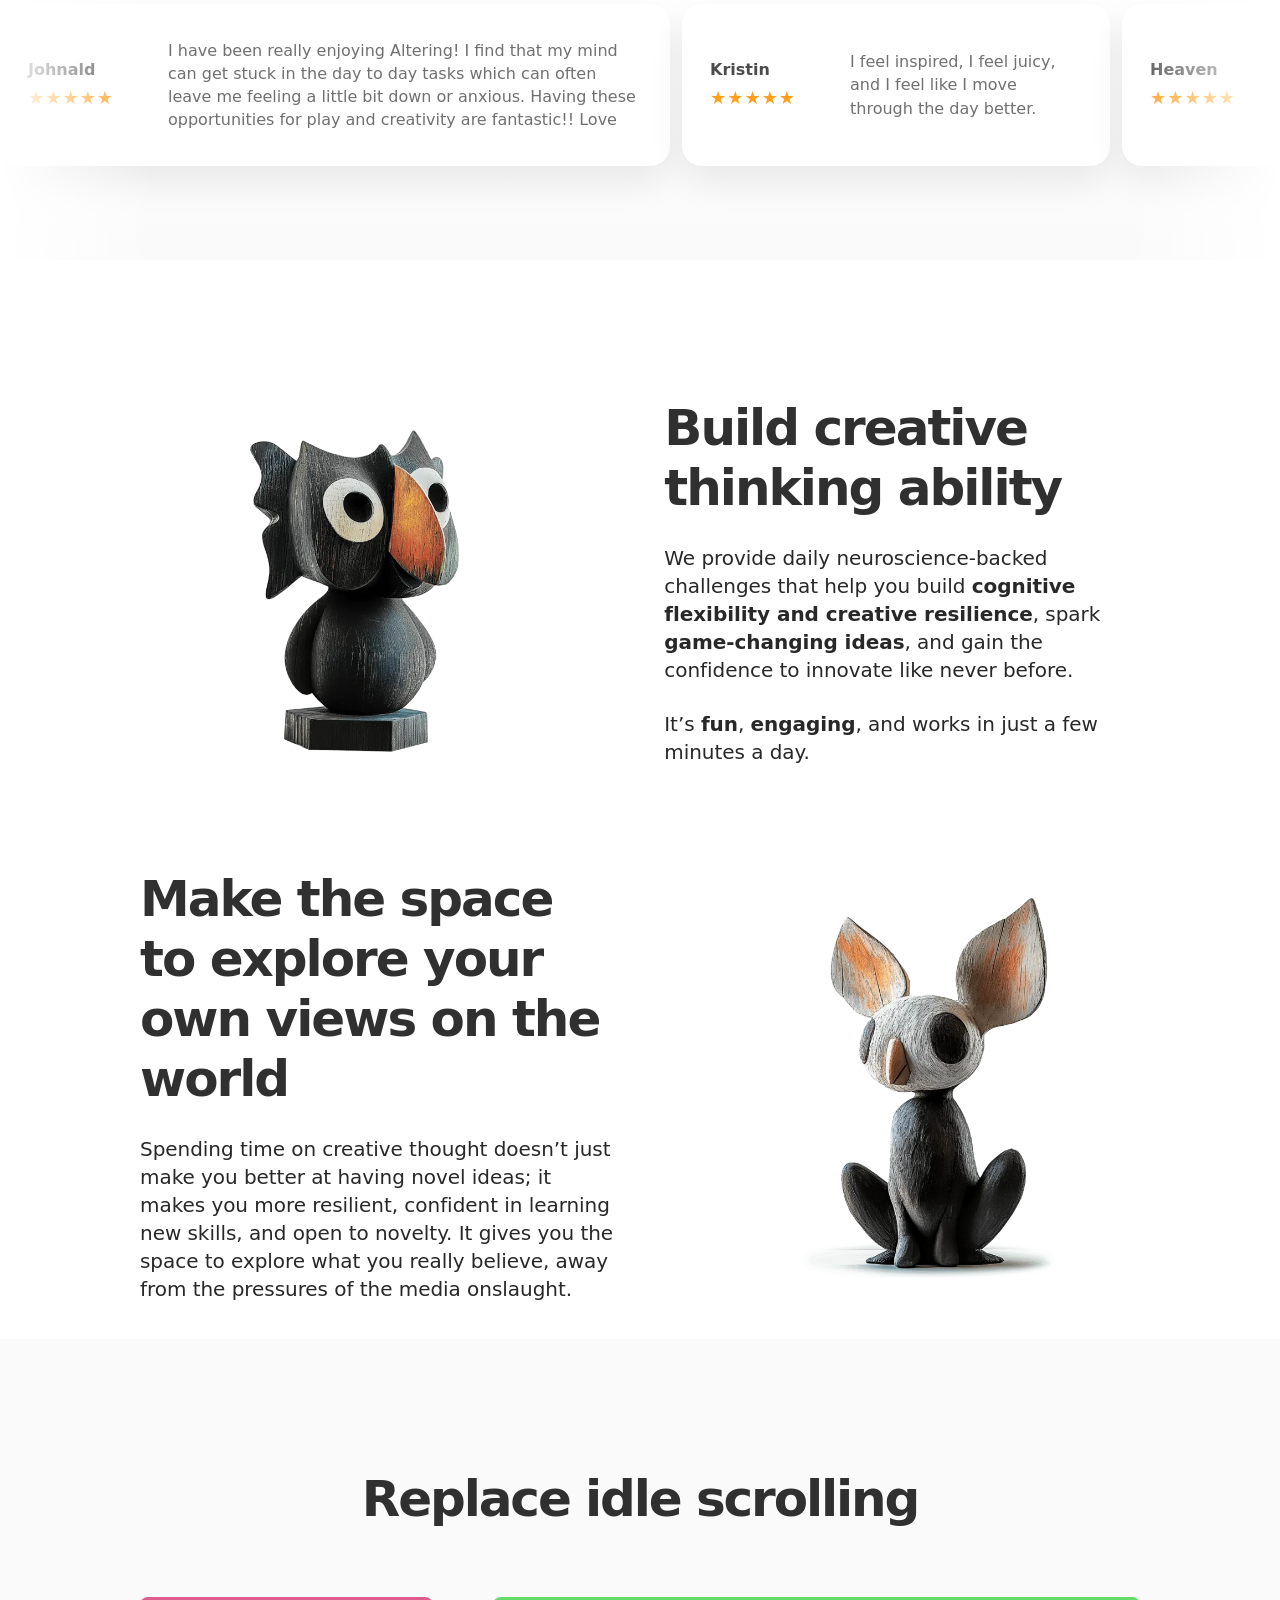
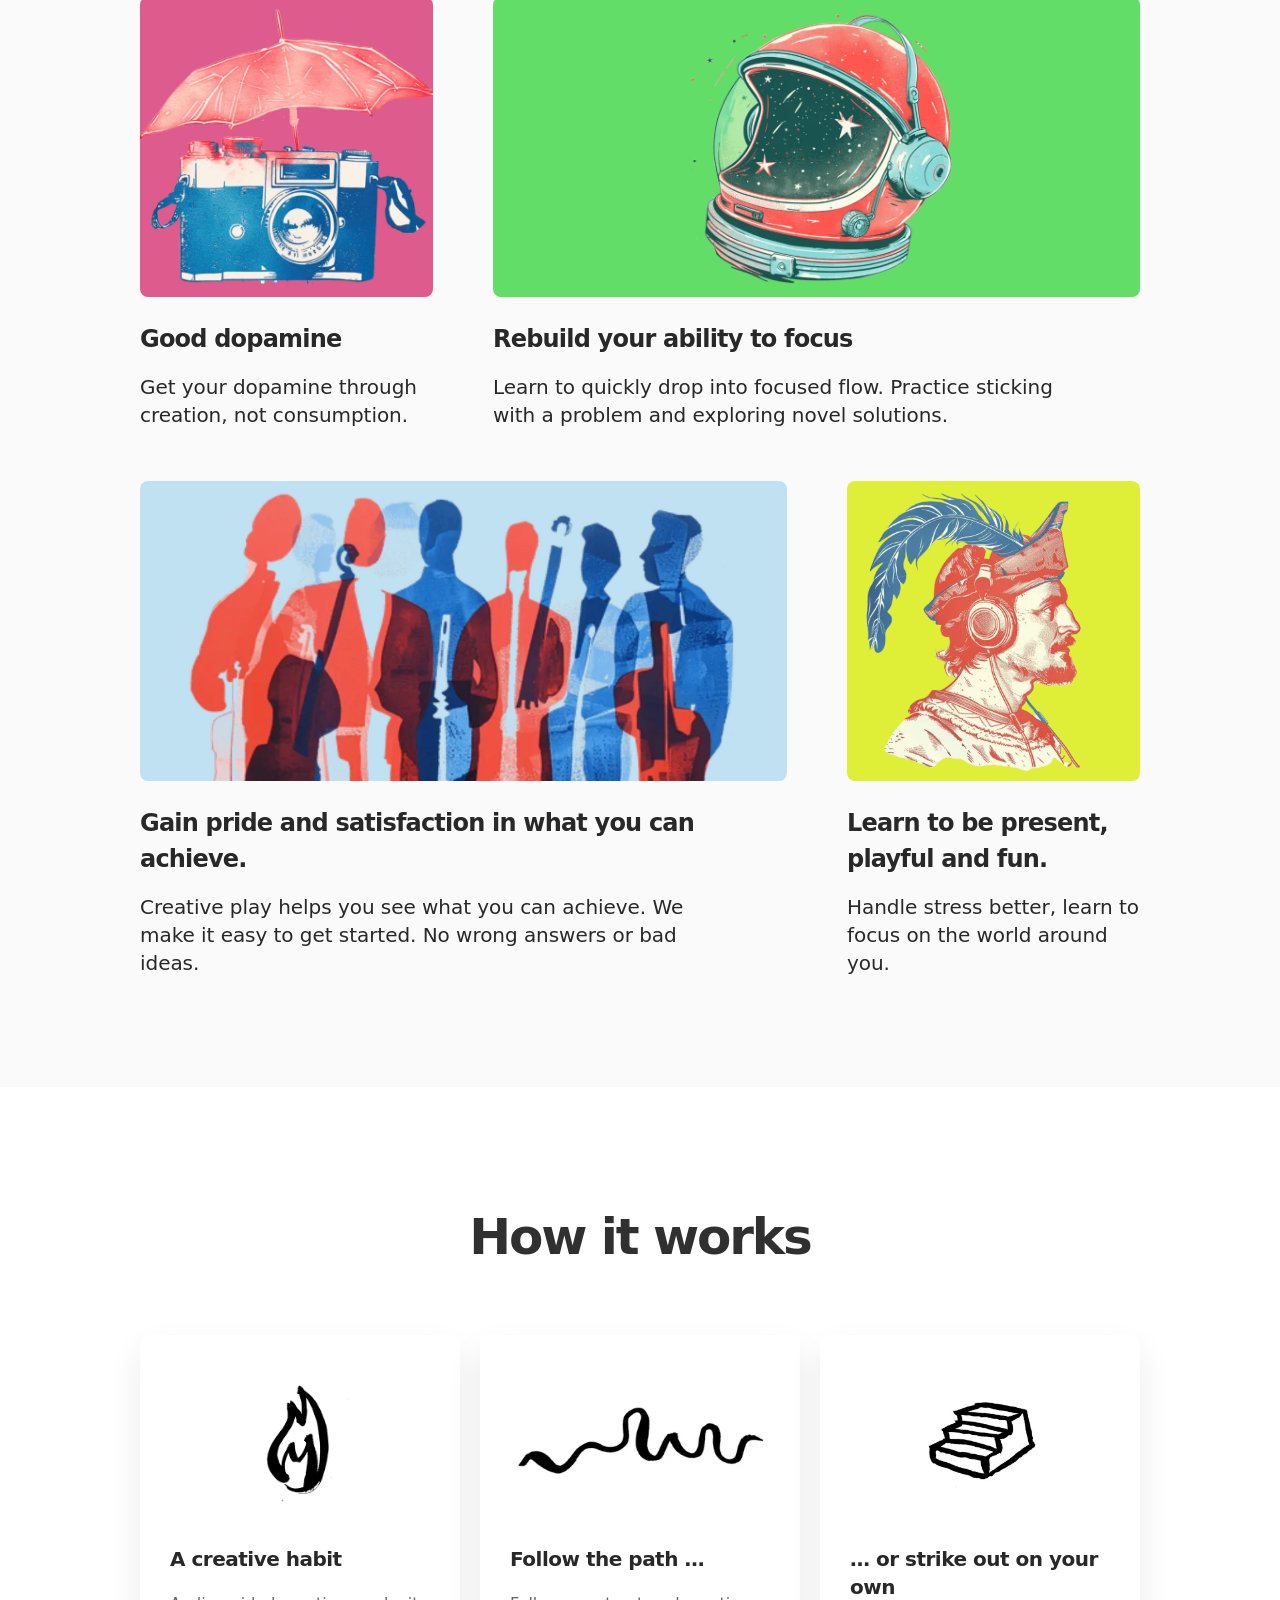
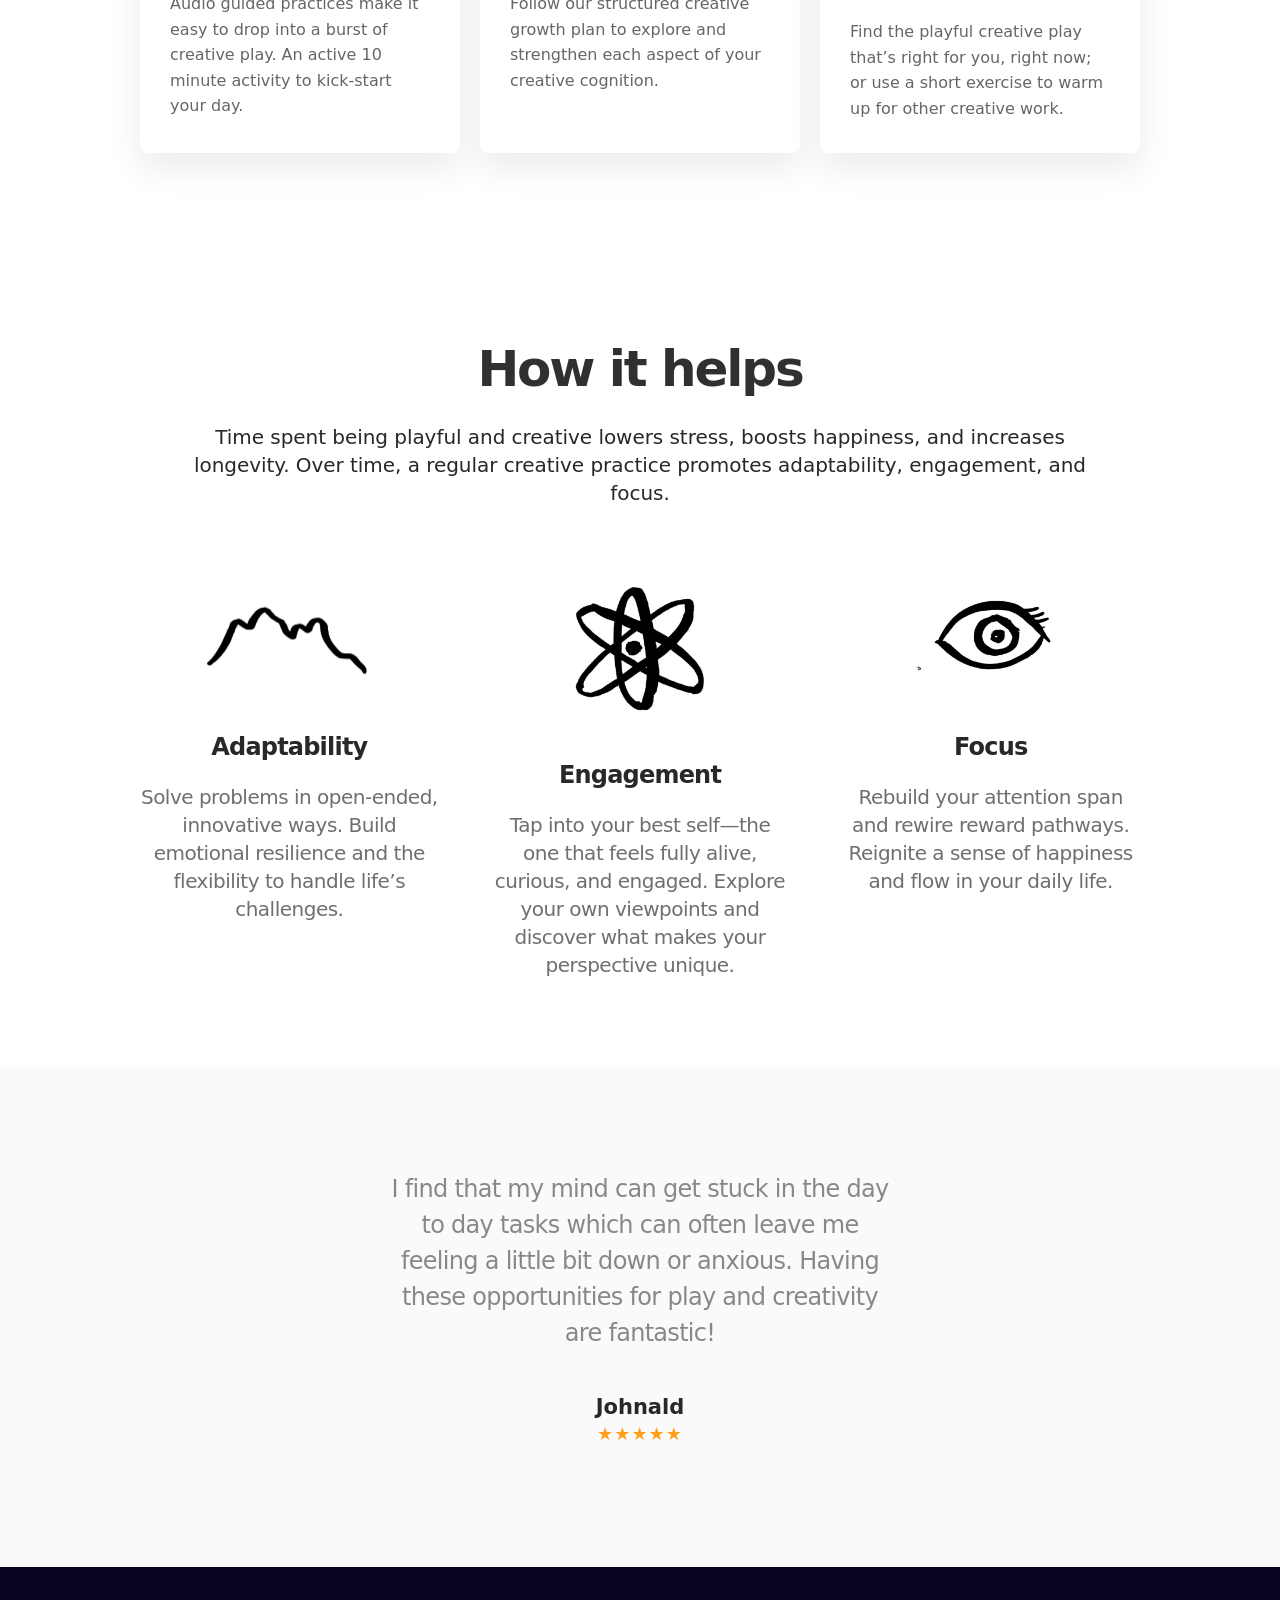
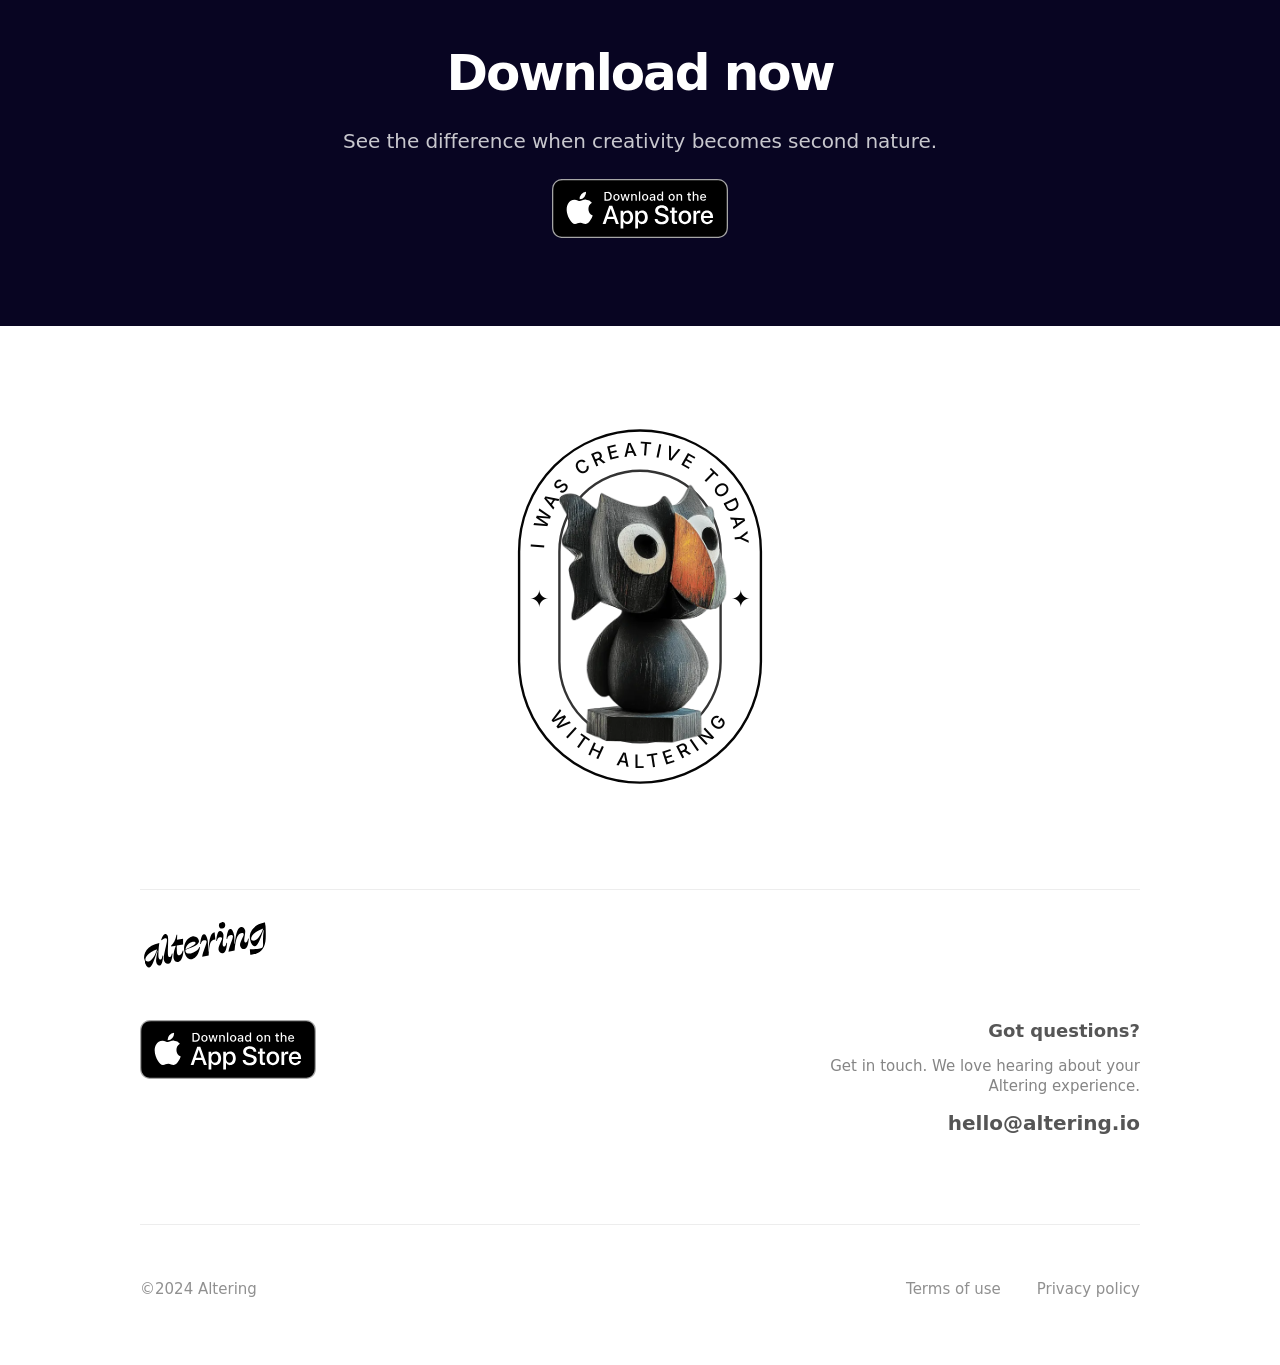
==== commit 89b2304e: "Add SEO metadata and deployment headers" ====
--- a/index.html
+++ b/index.html
@@ -3,20 +3,57 @@
   <head>
     <meta charset="utf-8">
     <meta name="viewport" content="width=device-width, initial-scale=1">
-    <title>Altering</title>
+    <title>Altering | Daily creative challenges to rebuild focus</title>
     <meta name="description" content="Build a creative practice with playful, neuroscience-backed creative challenges. Rebuild focus, flexibility, and creative resilience in just a few minutes a day.">
+    <meta name="robots" content="index,follow,max-image-preview:large,max-snippet:-1,max-video-preview:-1">
+    <meta name="theme-color" content="#ffffff">
     <link rel="canonical" href="https://altering.io/">
     <meta property="og:type" content="website">
-    <meta property="og:title" content="Altering">
+    <meta property="og:site_name" content="Altering">
+    <meta property="og:locale" content="en_GB">
+    <meta property="og:title" content="Altering | Daily creative challenges to rebuild focus">
     <meta property="og:description" content="Build a creative practice with playful, neuroscience-backed creative challenges. Rebuild focus, flexibility, and creative resilience in just a few minutes a day.">
     <meta property="og:url" content="https://altering.io/">
+    <meta property="og:image" content="https://altering.io/assets/images/altering-card-3.png">
+    <meta property="og:image:width" content="645">
+    <meta property="og:image:height" content="967">
+    <meta property="og:image:alt" content="A colourful Altering creative challenge card illustration.">
     <meta name="twitter:card" content="summary_large_image">
+    <meta name="twitter:title" content="Altering | Daily creative challenges to rebuild focus">
+    <meta name="twitter:description" content="Build a creative practice with playful, neuroscience-backed creative challenges. Rebuild focus, flexibility, and creative resilience in just a few minutes a day.">
+    <meta name="twitter:image" content="https://altering.io/assets/images/altering-card-3.png">
     <link rel="icon" href="assets/images/favicon-light.png" media="(prefers-color-scheme: light)">
     <link rel="icon" href="assets/images/favicon-dark.png" media="(prefers-color-scheme: dark)">
     <link rel="apple-touch-icon" href="assets/images/apple-touch-icon.png">
     <link rel="preload" href="assets/fonts/swear-display-bold.woff" as="font" type="font/woff" crossorigin>
     <link rel="preload" href="assets/fonts/inter-ring-900.woff2" as="font" type="font/woff2" crossorigin>
     <link rel="preload" href="assets/fonts/inter-badge-500.woff2" as="font" type="font/woff2" crossorigin>
+    <script type="application/ld+json">
+      {
+        "@context": "https://schema.org",
+        "@graph": [
+          {
+            "@type": "Organization",
+            "@id": "https://altering.io/#organization",
+            "name": "Altering",
+            "url": "https://altering.io/",
+            "logo": "https://altering.io/assets/images/apple-touch-icon.png",
+            "description": "Playful daily creative challenges that help you rebuild focus, flexibility, and creative resilience.",
+            "email": "hello@altering.io"
+          },
+          {
+            "@type": "WebSite",
+            "name": "Altering",
+            "url": "https://altering.io/",
+            "description": "Playful daily creative challenges that help you rebuild focus, flexibility, and creative resilience.",
+            "inLanguage": "en-GB",
+            "publisher": {
+              "@id": "https://altering.io/#organization"
+            }
+          }
+        ]
+      }
+    </script>
     <script>document.documentElement.classList.add("js");</script>
     <link rel="stylesheet" href="styles.css">
   </head>
@@ -255,8 +292,8 @@
       <div class="footer-bottom">
         <p>©2024 Altering</p>
         <div>
-          <a href="/terms-and-conditions" target="_blank" rel="noopener">Terms of use</a>
-          <a href="/privacy-policy" target="_blank" rel="noopener">Privacy policy</a>
+          <a href="/terms-and-conditions/" target="_blank" rel="noopener">Terms of use</a>
+          <a href="/privacy-policy/" target="_blank" rel="noopener">Privacy policy</a>
         </div>
       </div>
     </footer>
